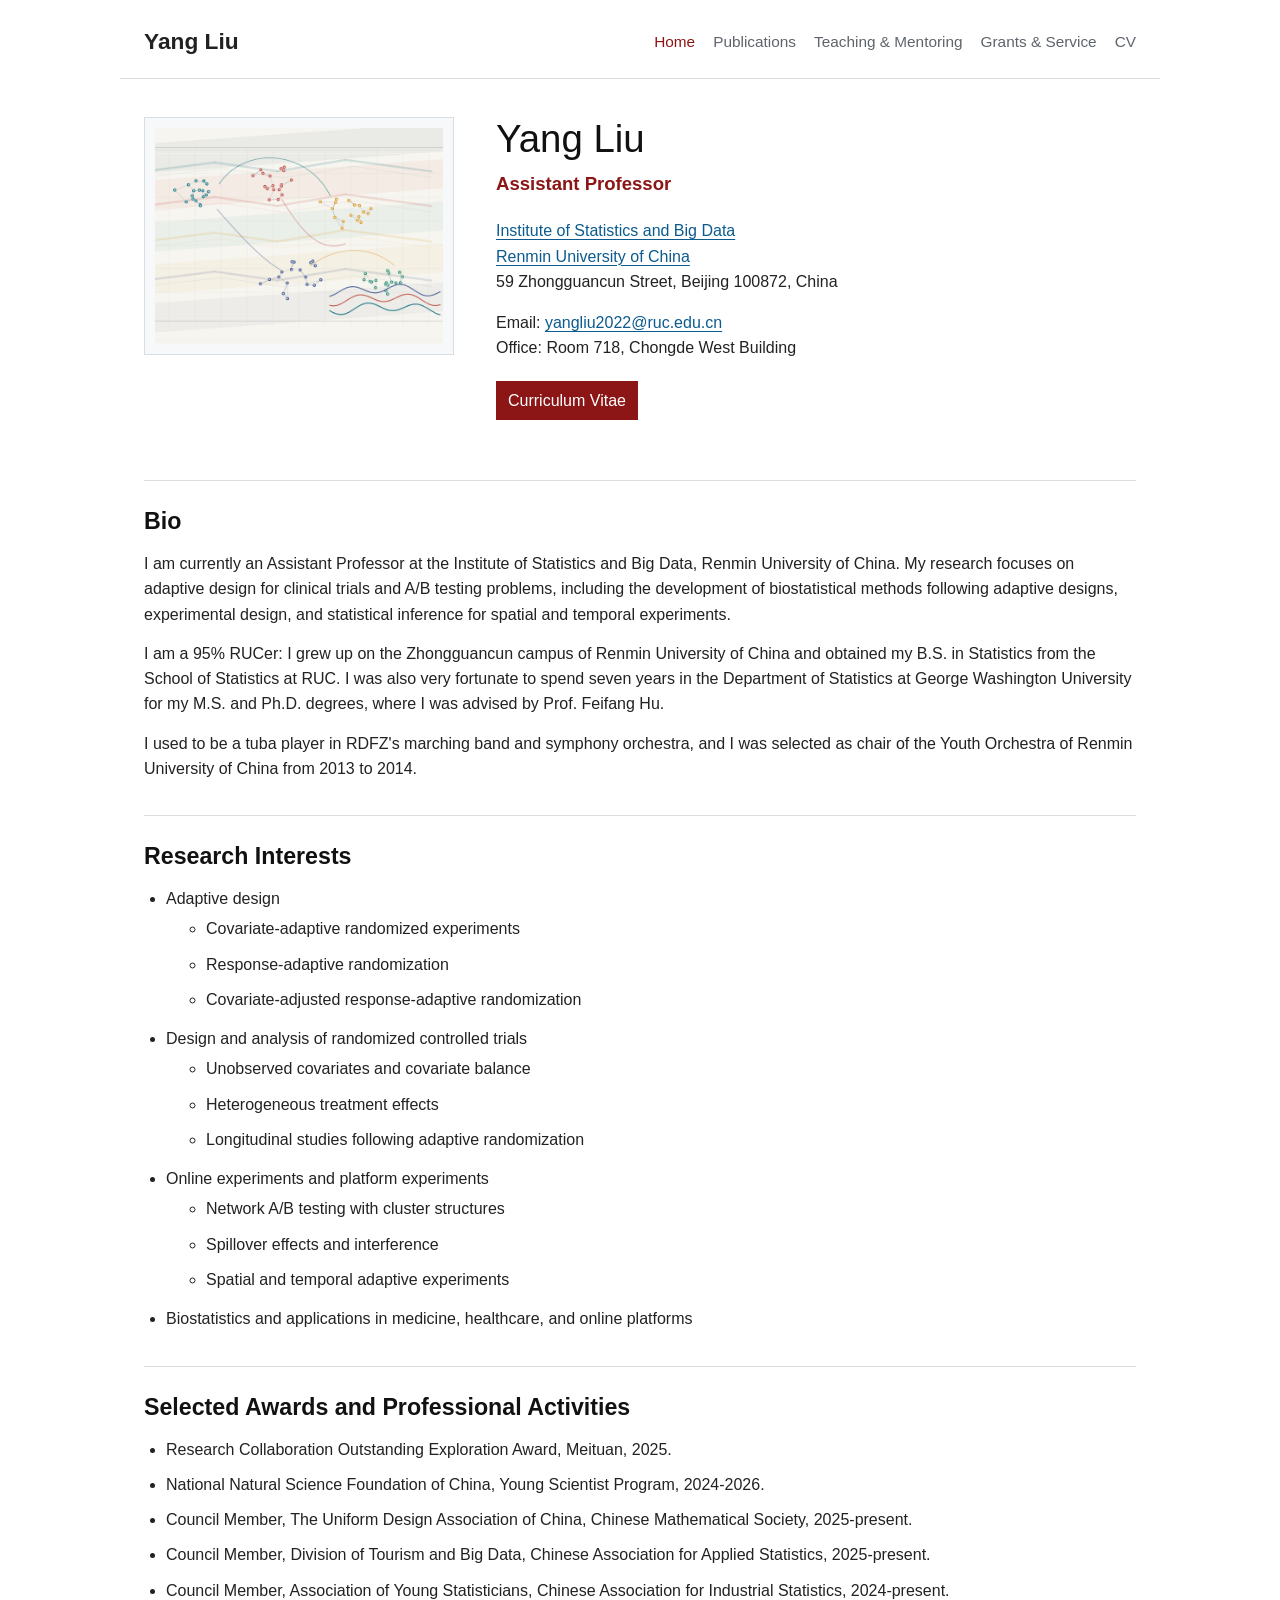
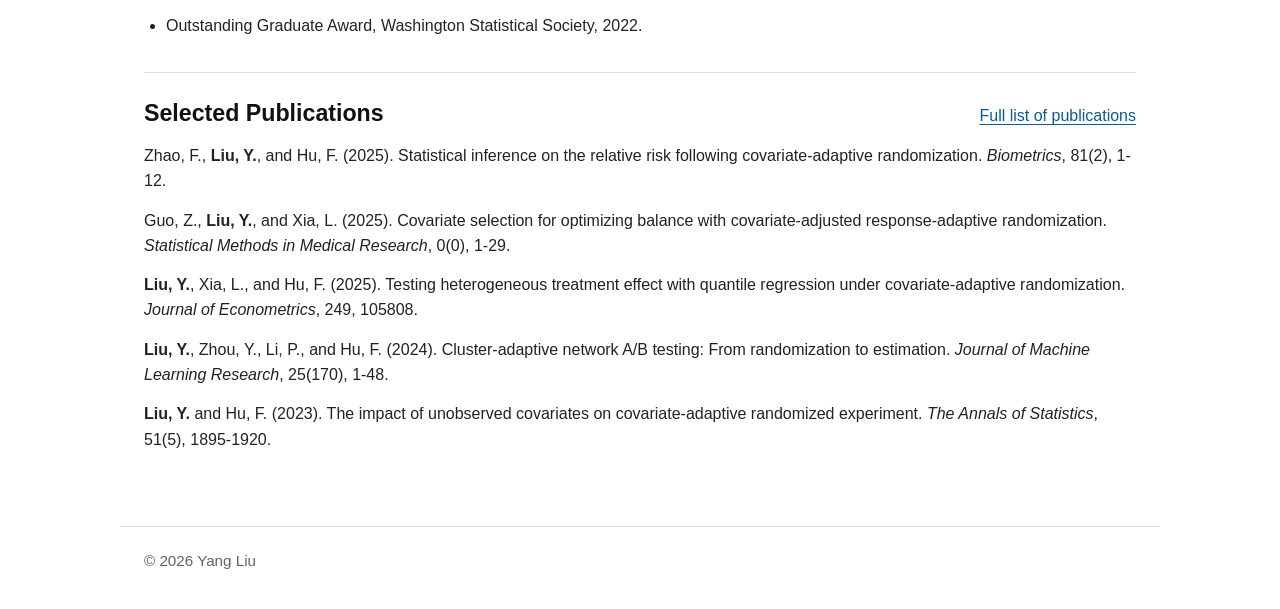
==== index.html @ a94ef3d3 "Initial personal website" ====
<!doctype html>
<html lang="en">
  <head>
    <meta charset="utf-8">
    <meta name="viewport" content="width=device-width, initial-scale=1">
    <meta
      name="description"
      content="Yang Liu is an Assistant Professor at the Institute of Statistics and Big Data, Renmin University of China."
    >
    <title>Yang Liu | Renmin University of China</title>
    <link rel="stylesheet" href="styles.css">
    <script defer src="script.js"></script>
  </head>
  <body data-page="home">
    <a class="skip-link" href="#main">Skip to main content</a>

    <header class="site-header">
      <div class="site-title">
        <a href="index.html">Yang Liu</a>
      </div>
      <button class="nav-toggle" type="button" aria-controls="site-nav" aria-expanded="false">
        <span></span>
        <span></span>
        <span></span>
        <span class="sr-only">Menu</span>
      </button>
      <nav class="site-nav" id="site-nav" aria-label="Primary navigation">
        <a href="index.html" data-nav="home">Home</a>
        <a href="publications.html" data-nav="publications">Publications</a>
        <a href="teaching.html" data-nav="teaching">Teaching &amp; Mentoring</a>
        <a href="service.html" data-nav="service">Grants &amp; Service</a>
        <a href="assets/yang-liu-cv.pdf">CV</a>
      </nav>
    </header>

    <main id="main" class="page">
      <section class="profile">
        <div class="profile-media">
          <img src="assets/research-visual.png" alt="Abstract visualization of experimental design and network structure">
        </div>
        <div class="profile-copy">
          <h1>Yang Liu</h1>
          <p class="position">Assistant Professor</p>
          <p>
            <a href="https://isbd.ruc.edu.cn/">Institute of Statistics and Big Data</a><br>
            <a href="https://www.ruc.edu.cn/">Renmin University of China</a><br>
            59 Zhongguancun Street, Beijing 100872, China
          </p>
          <p>
            Email:
            <a href="mailto:yangliu2022@ruc.edu.cn">yangliu2022@ruc.edu.cn</a><br>
            Office: Room 718, Chongde West Building
          </p>
          <p class="profile-links">
            <a href="assets/yang-liu-cv.pdf">Curriculum Vitae</a>
          </p>
        </div>
      </section>

      <section class="content-section" aria-labelledby="bio-title">
        <h2 id="bio-title">Bio</h2>
        <p>
          I am currently an Assistant Professor at the Institute of Statistics
          and Big Data, Renmin University of China. My research focuses on
          adaptive design for clinical trials and A/B testing problems, including
          the development of biostatistical methods following adaptive designs,
          experimental design, and statistical inference for spatial and temporal
          experiments.
        </p>
        <p>
          I am a 95% RUCer: I grew up on the Zhongguancun campus of Renmin
          University of China and obtained my B.S. in Statistics from the School
          of Statistics at RUC. I was also very fortunate to spend seven years in
          the Department of Statistics at George Washington University for my
          M.S. and Ph.D. degrees, where I was advised by Prof. Feifang Hu.
        </p>
        <p>
          I used to be a tuba player in RDFZ's marching band and symphony
          orchestra, and I was selected as chair of the Youth Orchestra of Renmin
          University of China from 2013 to 2014.
        </p>
      </section>

      <section class="content-section" aria-labelledby="research-title">
        <h2 id="research-title">Research Interests</h2>
        <ul class="nested-list">
          <li>
            Adaptive design
            <ul>
              <li>Covariate-adaptive randomized experiments</li>
              <li>Response-adaptive randomization</li>
              <li>Covariate-adjusted response-adaptive randomization</li>
            </ul>
          </li>
          <li>
            Design and analysis of randomized controlled trials
            <ul>
              <li>Unobserved covariates and covariate balance</li>
              <li>Heterogeneous treatment effects</li>
              <li>Longitudinal studies following adaptive randomization</li>
            </ul>
          </li>
          <li>
            Online experiments and platform experiments
            <ul>
              <li>Network A/B testing with cluster structures</li>
              <li>Spillover effects and interference</li>
              <li>Spatial and temporal adaptive experiments</li>
            </ul>
          </li>
          <li>Biostatistics and applications in medicine, healthcare, and online platforms</li>
        </ul>
      </section>

      <section class="content-section" aria-labelledby="awards-title">
        <h2 id="awards-title">Selected Awards and Professional Activities</h2>
        <ul class="simple-list">
          <li>Research Collaboration Outstanding Exploration Award, Meituan, 2025.</li>
          <li>National Natural Science Foundation of China, Young Scientist Program, 2024-2026.</li>
          <li>Council Member, The Uniform Design Association of China, Chinese Mathematical Society, 2025-present.</li>
          <li>Council Member, Division of Tourism and Big Data, Chinese Association for Applied Statistics, 2025-present.</li>
          <li>Council Member, Association of Young Statisticians, Chinese Association for Industrial Statistics, 2024-present.</li>
          <li>Outstanding Graduate Award, Washington Statistical Society, 2022.</li>
        </ul>
      </section>

      <section class="content-section" aria-labelledby="selected-publications-title">
        <div class="section-with-link">
          <h2 id="selected-publications-title">Selected Publications</h2>
          <a href="publications.html">Full list of publications</a>
        </div>
        <ul class="publication-list">
          <li>
            Zhao, F., <strong>Liu, Y.</strong>, and Hu, F. (2025). Statistical inference on
            the relative risk following covariate-adaptive randomization.
            <em>Biometrics</em>, 81(2), 1-12.
          </li>
          <li>
            Guo, Z., <strong>Liu, Y.</strong>, and Xia, L. (2025). Covariate selection for
            optimizing balance with covariate-adjusted response-adaptive randomization.
            <em>Statistical Methods in Medical Research</em>, 0(0), 1-29.
          </li>
          <li>
            <strong>Liu, Y.</strong>, Xia, L., and Hu, F. (2025). Testing heterogeneous
            treatment effect with quantile regression under covariate-adaptive randomization.
            <em>Journal of Econometrics</em>, 249, 105808.
          </li>
          <li>
            <strong>Liu, Y.</strong>, Zhou, Y., Li, P., and Hu, F. (2024). Cluster-adaptive
            network A/B testing: From randomization to estimation.
            <em>Journal of Machine Learning Research</em>, 25(170), 1-48.
          </li>
          <li>
            <strong>Liu, Y.</strong> and Hu, F. (2023). The impact of unobserved covariates
            on covariate-adaptive randomized experiment.
            <em>The Annals of Statistics</em>, 51(5), 1895-1920.
          </li>
        </ul>
      </section>
    </main>

    <footer class="site-footer">
      <p>&copy; <span data-year></span> Yang Liu</p>
    </footer>
  </body>
</html>
---- styles.css ----
:root {
  --text: #222222;
  --muted: #5d646b;
  --link: #0c5b8e;
  --link-dark: #073d61;
  --border: #d9dee3;
  --bg: #ffffff;
  --bg-soft: #f6f8fa;
  --accent: #8c1515;
  --max-width: 1040px;
}

* {
  box-sizing: border-box;
}

html {
  scroll-behavior: smooth;
}

body {
  margin: 0;
  color: var(--text);
  background: var(--bg);
  font-family: Arial, Helvetica, sans-serif;
  font-size: 16px;
  line-height: 1.58;
  overflow-wrap: break-word;
}

a {
  color: var(--link);
  text-decoration-thickness: 1px;
  text-underline-offset: 3px;
}

a:hover,
a:focus-visible {
  color: var(--link-dark);
}

img {
  display: block;
  max-width: 100%;
}

.skip-link {
  position: fixed;
  top: 10px;
  left: 10px;
  z-index: 1000;
  padding: 8px 12px;
  color: #ffffff;
  background: #111111;
  transform: translateY(-140%);
}

.skip-link:focus {
  transform: translateY(0);
}

.sr-only {
  position: absolute;
  width: 1px;
  height: 1px;
  padding: 0;
  margin: -1px;
  overflow: hidden;
  clip: rect(0, 0, 0, 0);
  white-space: nowrap;
  border: 0;
}

.site-header {
  display: flex;
  max-width: var(--max-width);
  align-items: center;
  justify-content: space-between;
  gap: 24px;
  margin: 0 auto;
  padding: 24px 24px 18px;
  border-bottom: 1px solid var(--border);
}

.site-title a {
  color: var(--text);
  font-size: 1.42rem;
  font-weight: 700;
  text-decoration: none;
}

.site-nav {
  display: flex;
  flex-wrap: wrap;
  align-items: center;
  justify-content: flex-end;
  gap: 6px 18px;
  font-size: 0.96rem;
}

.site-nav a {
  color: var(--muted);
  text-decoration: none;
}

.site-nav a:hover,
.site-nav a:focus-visible,
.site-nav a[aria-current="page"] {
  color: var(--accent);
}

.nav-toggle {
  display: none;
  width: 42px;
  height: 38px;
  padding: 7px 8px;
  border: 1px solid var(--border);
  background: #ffffff;
}

.nav-toggle span:not(.sr-only) {
  display: block;
  height: 2px;
  margin: 5px 0;
  background: var(--text);
}

.page {
  max-width: var(--max-width);
  margin: 0 auto;
  padding: 38px 24px 60px;
  overflow-x: hidden;
}

.profile {
  display: grid;
  grid-template-columns: 310px minmax(0, 1fr);
  gap: 42px;
  align-items: start;
  margin-bottom: 44px;
}

.profile-media {
  padding: 10px;
  background: var(--bg-soft);
  border: 1px solid var(--border);
}

.profile-media img {
  aspect-ratio: 4 / 3;
  width: 100%;
  object-fit: cover;
}

.profile-copy h1,
.page-title {
  margin: 0 0 8px;
  color: #111111;
  font-size: 2.4rem;
  font-weight: 500;
  line-height: 1.15;
}

.profile-copy,
.content-section,
.student-grid > section {
  min-width: 0;
}

.position {
  margin: 0 0 20px;
  color: var(--accent);
  font-size: 1.16rem;
  font-weight: 700;
}

.profile-links {
  display: flex;
  flex-wrap: wrap;
  gap: 8px 14px;
  margin-top: 20px;
}

.profile-links a {
  display: inline-block;
  padding: 7px 12px;
  color: #ffffff;
  background: var(--accent);
  text-decoration: none;
}

.content-section {
  margin-top: 34px;
  padding-top: 26px;
  border-top: 1px solid var(--border);
}

.content-section:first-child {
  margin-top: 0;
}

.content-section h2 {
  margin: 0 0 15px;
  color: #111111;
  font-size: 1.45rem;
  font-weight: 600;
  line-height: 1.25;
}

.content-section h3 {
  margin: 16px 0 8px;
  color: #111111;
  font-size: 1.08rem;
}

.content-section p {
  margin: 0 0 14px;
}

.simple-list,
.nested-list,
.publication-list,
.timeline-list,
.columns-list {
  margin: 0;
  padding-left: 22px;
}

.simple-list li,
.nested-list li,
.publication-list li,
.timeline-list li,
.columns-list li {
  margin-bottom: 10px;
}

.nested-list > li {
  margin-bottom: 14px;
}

.nested-list ul {
  margin-top: 5px;
}

.publication-list {
  padding-left: 0;
  list-style: none;
}

.publication-list.numbered {
  padding-left: 24px;
  list-style: decimal;
}

.publication-list li {
  margin-bottom: 14px;
}

.publication-list.numbered li {
  padding-left: 4px;
}

.section-with-link {
  display: flex;
  align-items: baseline;
  justify-content: space-between;
  gap: 16px;
}

.section-with-link h2 {
  margin-bottom: 15px;
}

.section-with-link a {
  white-space: nowrap;
}

.note {
  color: var(--muted);
  font-size: 0.95rem;
}

.timeline-list {
  padding-left: 0;
  list-style: none;
}

.timeline-list li {
  display: grid;
  grid-template-columns: 190px minmax(0, 1fr);
  gap: 18px;
  margin-bottom: 16px;
}

.timeline-list.compact li {
  margin-bottom: 10px;
}

.timeline-list span {
  color: var(--muted);
  font-weight: 700;
}

.student-grid {
  display: grid;
  grid-template-columns: repeat(3, minmax(0, 1fr));
  gap: 28px;
}

.student-grid h3 {
  margin-top: 0;
}

.columns-list {
  column-count: 2;
  column-gap: 42px;
}

.site-footer {
  max-width: var(--max-width);
  margin: 0 auto;
  padding: 22px 24px 36px;
  color: var(--muted);
  border-top: 1px solid var(--border);
  font-size: 0.95rem;
}

.site-footer p {
  margin: 0;
}

@media (max-width: 760px) {
  .site-header {
    align-items: flex-start;
    padding: 18px 18px 14px;
  }

  .nav-toggle {
    display: block;
  }

  .site-nav {
    display: none;
    width: 100%;
    flex-basis: 100%;
    justify-content: flex-start;
    padding-top: 14px;
  }

  .site-header {
    flex-wrap: wrap;
  }

  .site-nav.is-open {
    display: grid;
    gap: 10px;
  }

  .profile,
  .student-grid {
    grid-template-columns: 1fr;
  }

  .profile {
    gap: 24px;
  }

  .profile-media {
    max-width: 360px;
  }

  .section-with-link {
    display: block;
  }

  .timeline-list li {
    grid-template-columns: 1fr;
    gap: 2px;
  }

  .columns-list {
    column-count: 1;
  }
}

@media (max-width: 460px) {
  .page {
    padding: 28px 18px 46px;
  }

  .profile-copy h1,
  .page-title {
    font-size: 2rem;
  }

  .site-title a {
    font-size: 1.24rem;
  }
}
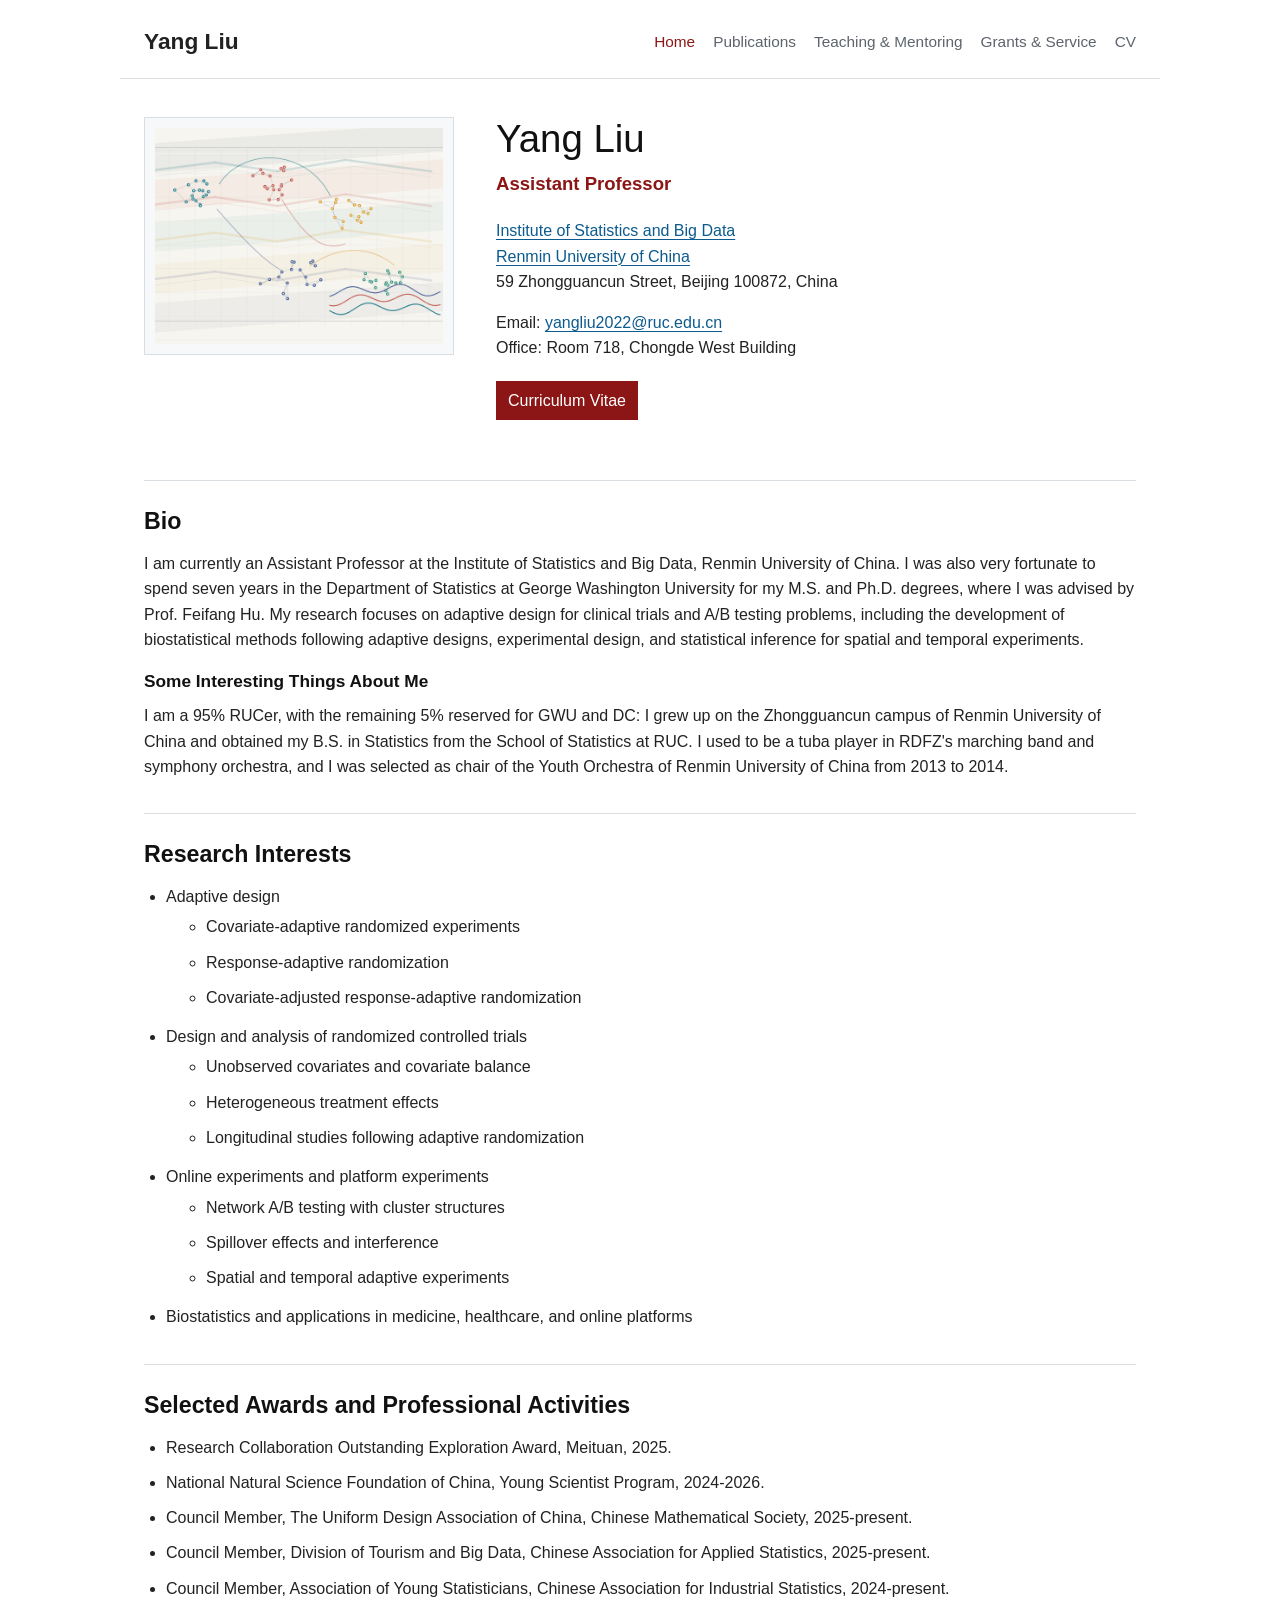
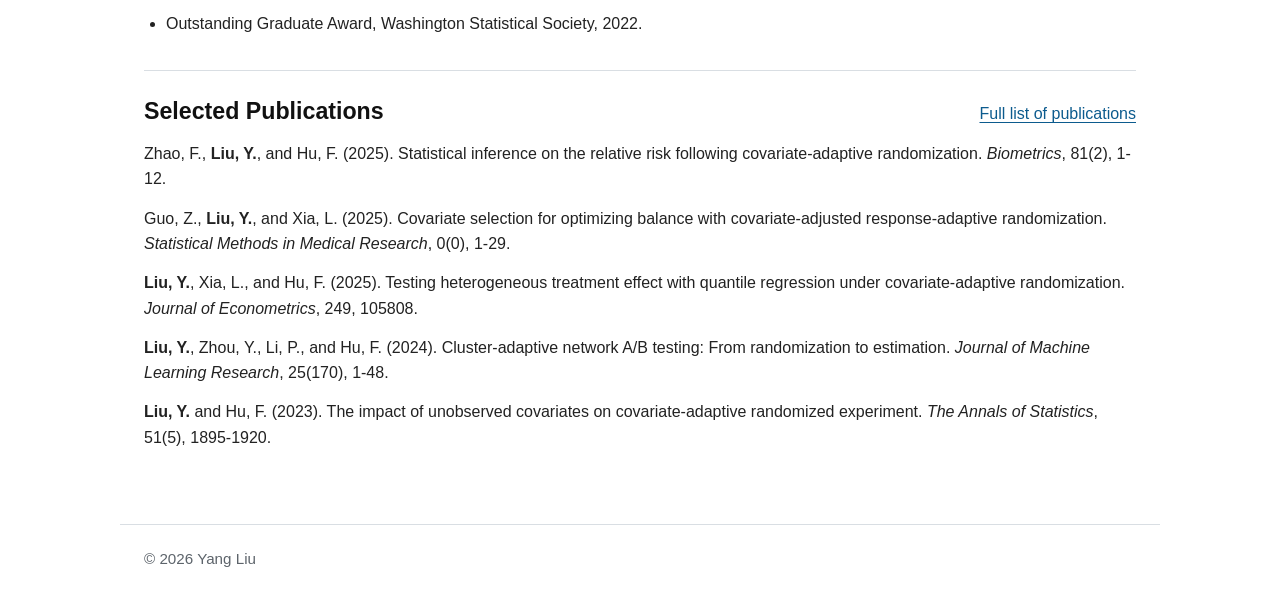
==== commit ba6b970f: "Update homepage bio" ====
--- a/index.html
+++ b/index.html
@@ -61,21 +61,20 @@
         <h2 id="bio-title">Bio</h2>
         <p>
           I am currently an Assistant Professor at the Institute of Statistics
-          and Big Data, Renmin University of China. My research focuses on
-          adaptive design for clinical trials and A/B testing problems, including
-          the development of biostatistical methods following adaptive designs,
-          experimental design, and statistical inference for spatial and temporal
-          experiments.
+          and Big Data, Renmin University of China. I was also very fortunate to
+          spend seven years in the Department of Statistics at George Washington
+          University for my M.S. and Ph.D. degrees, where I was advised by Prof.
+          Feifang Hu. My research focuses on adaptive design for clinical trials
+          and A/B testing problems, including the development of biostatistical
+          methods following adaptive designs, experimental design, and
+          statistical inference for spatial and temporal experiments.
         </p>
+        <h3>Some Interesting Things About Me</h3>
         <p>
-          I am a 95% RUCer: I grew up on the Zhongguancun campus of Renmin
-          University of China and obtained my B.S. in Statistics from the School
-          of Statistics at RUC. I was also very fortunate to spend seven years in
-          the Department of Statistics at George Washington University for my
-          M.S. and Ph.D. degrees, where I was advised by Prof. Feifang Hu.
-        </p>
-        <p>
-          I used to be a tuba player in RDFZ's marching band and symphony
+          I am a 95% RUCer, with the remaining 5% reserved for GWU and DC: I
+          grew up on the Zhongguancun campus of Renmin University of China and
+          obtained my B.S. in Statistics from the School of Statistics at RUC. I
+          used to be a tuba player in RDFZ's marching band and symphony
           orchestra, and I was selected as chair of the Youth Orchestra of Renmin
           University of China from 2013 to 2014.
         </p>
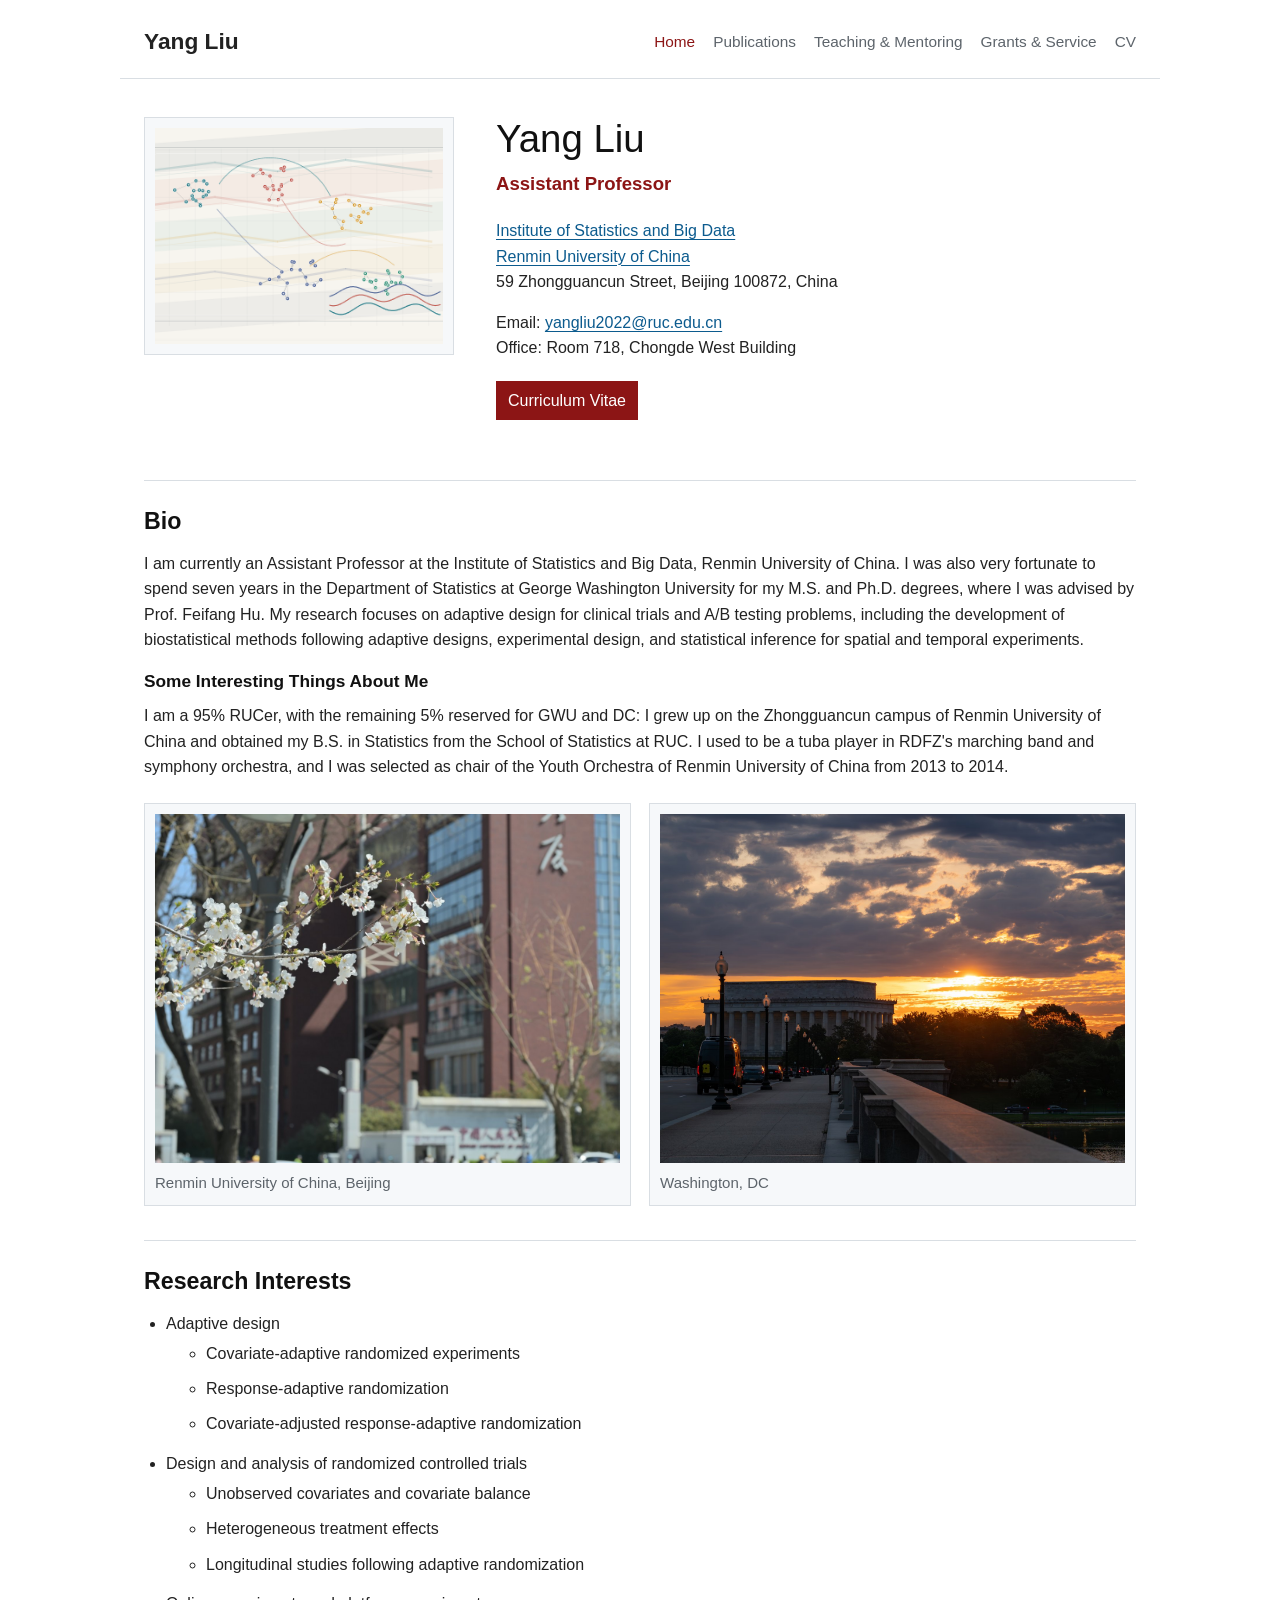
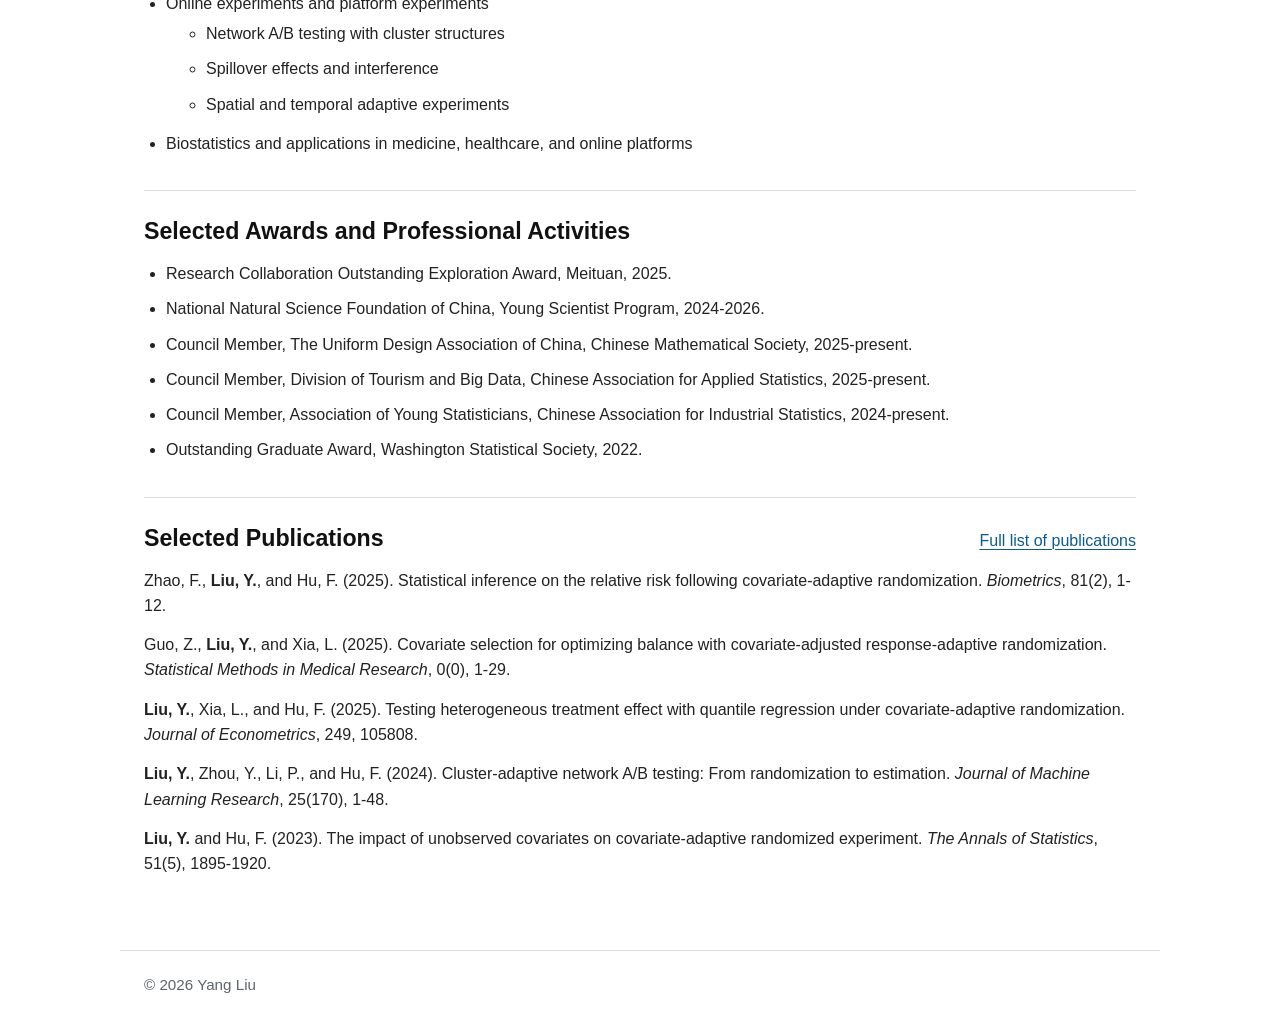
==== commit be321e3d: "Add RUC and DC photos to homepage" ====
--- a/index.html
+++ b/index.html
@@ -78,6 +78,16 @@
           orchestra, and I was selected as chair of the Youth Orchestra of Renmin
           University of China from 2013 to 2014.
         </p>
+        <div class="bio-photo-grid" aria-label="Photos from Renmin University of China and Washington DC">
+          <figure>
+            <img src="assets/ruc-campus.jpg" alt="Renmin University of China campus in spring">
+            <figcaption>Renmin University of China, Beijing</figcaption>
+          </figure>
+          <figure>
+            <img src="assets/washington-dc.jpg" alt="Washington DC at sunset near the Lincoln Memorial">
+            <figcaption>Washington, DC</figcaption>
+          </figure>
+        </div>
       </section>
 
       <section class="content-section" aria-labelledby="research-title">
--- a/styles.css
+++ b/styles.css
@@ -280,6 +280,32 @@
   font-size: 0.95rem;
 }
 
+.bio-photo-grid {
+  display: grid;
+  grid-template-columns: repeat(2, minmax(0, 1fr));
+  gap: 18px;
+  margin-top: 24px;
+}
+
+.bio-photo-grid figure {
+  margin: 0;
+  padding: 10px;
+  background: var(--bg-soft);
+  border: 1px solid var(--border);
+}
+
+.bio-photo-grid img {
+  width: 100%;
+  aspect-ratio: 4 / 3;
+  object-fit: cover;
+}
+
+.bio-photo-grid figcaption {
+  margin-top: 8px;
+  color: var(--muted);
+  font-size: 0.94rem;
+}
+
 .timeline-list {
   padding-left: 0;
   list-style: none;
@@ -357,7 +383,8 @@
   }
 
   .profile,
-  .student-grid {
+  .student-grid,
+  .bio-photo-grid {
     grid-template-columns: 1fr;
   }
 
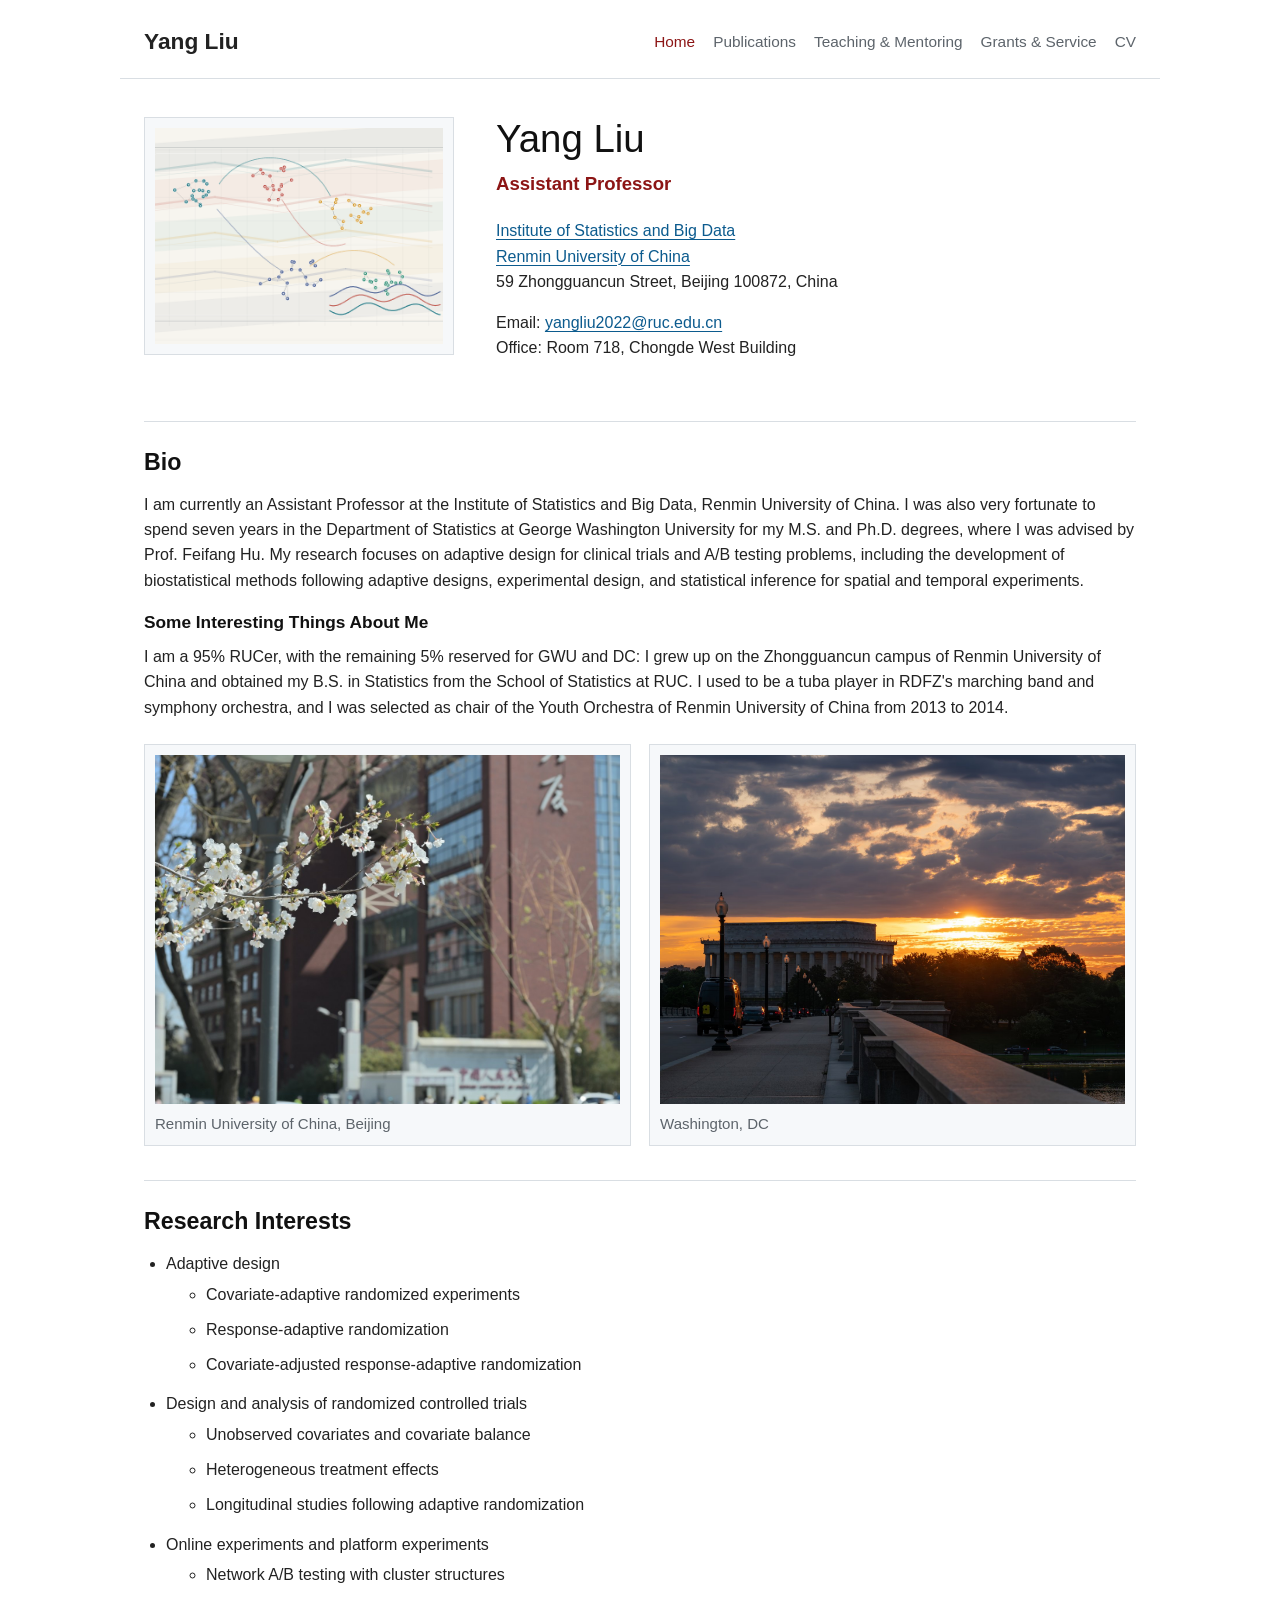
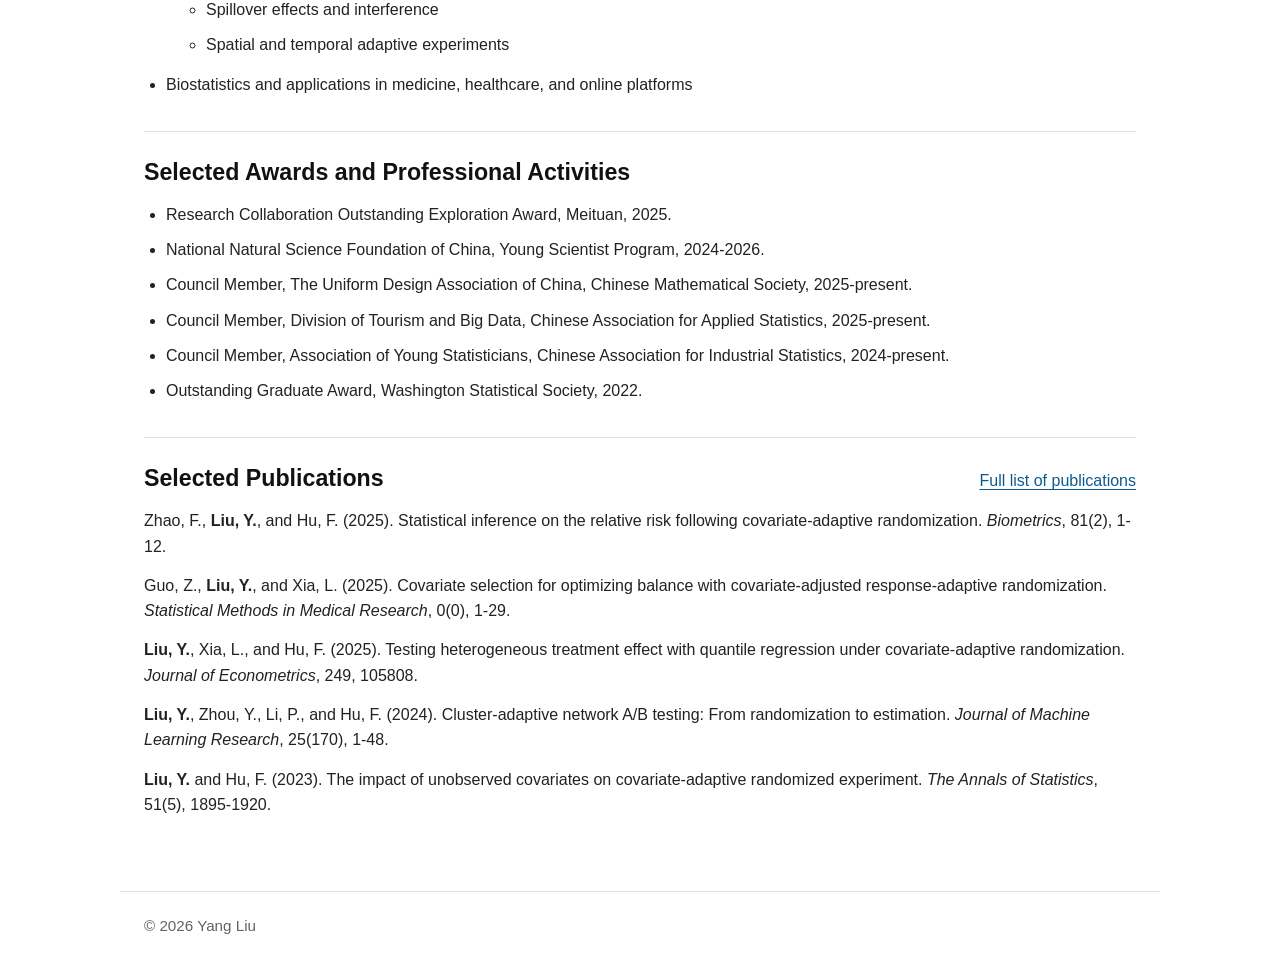
==== commit 90b41f80: "Update CV PDF and remove homepage CV button" ====
--- a/index.html
+++ b/index.html
@@ -50,9 +50,6 @@
             Email:
             <a href="mailto:yangliu2022@ruc.edu.cn">yangliu2022@ruc.edu.cn</a><br>
             Office: Room 718, Chongde West Building
-          </p>
-          <p class="profile-links">
-            <a href="assets/yang-liu-cv.pdf">Curriculum Vitae</a>
           </p>
         </div>
       </section>
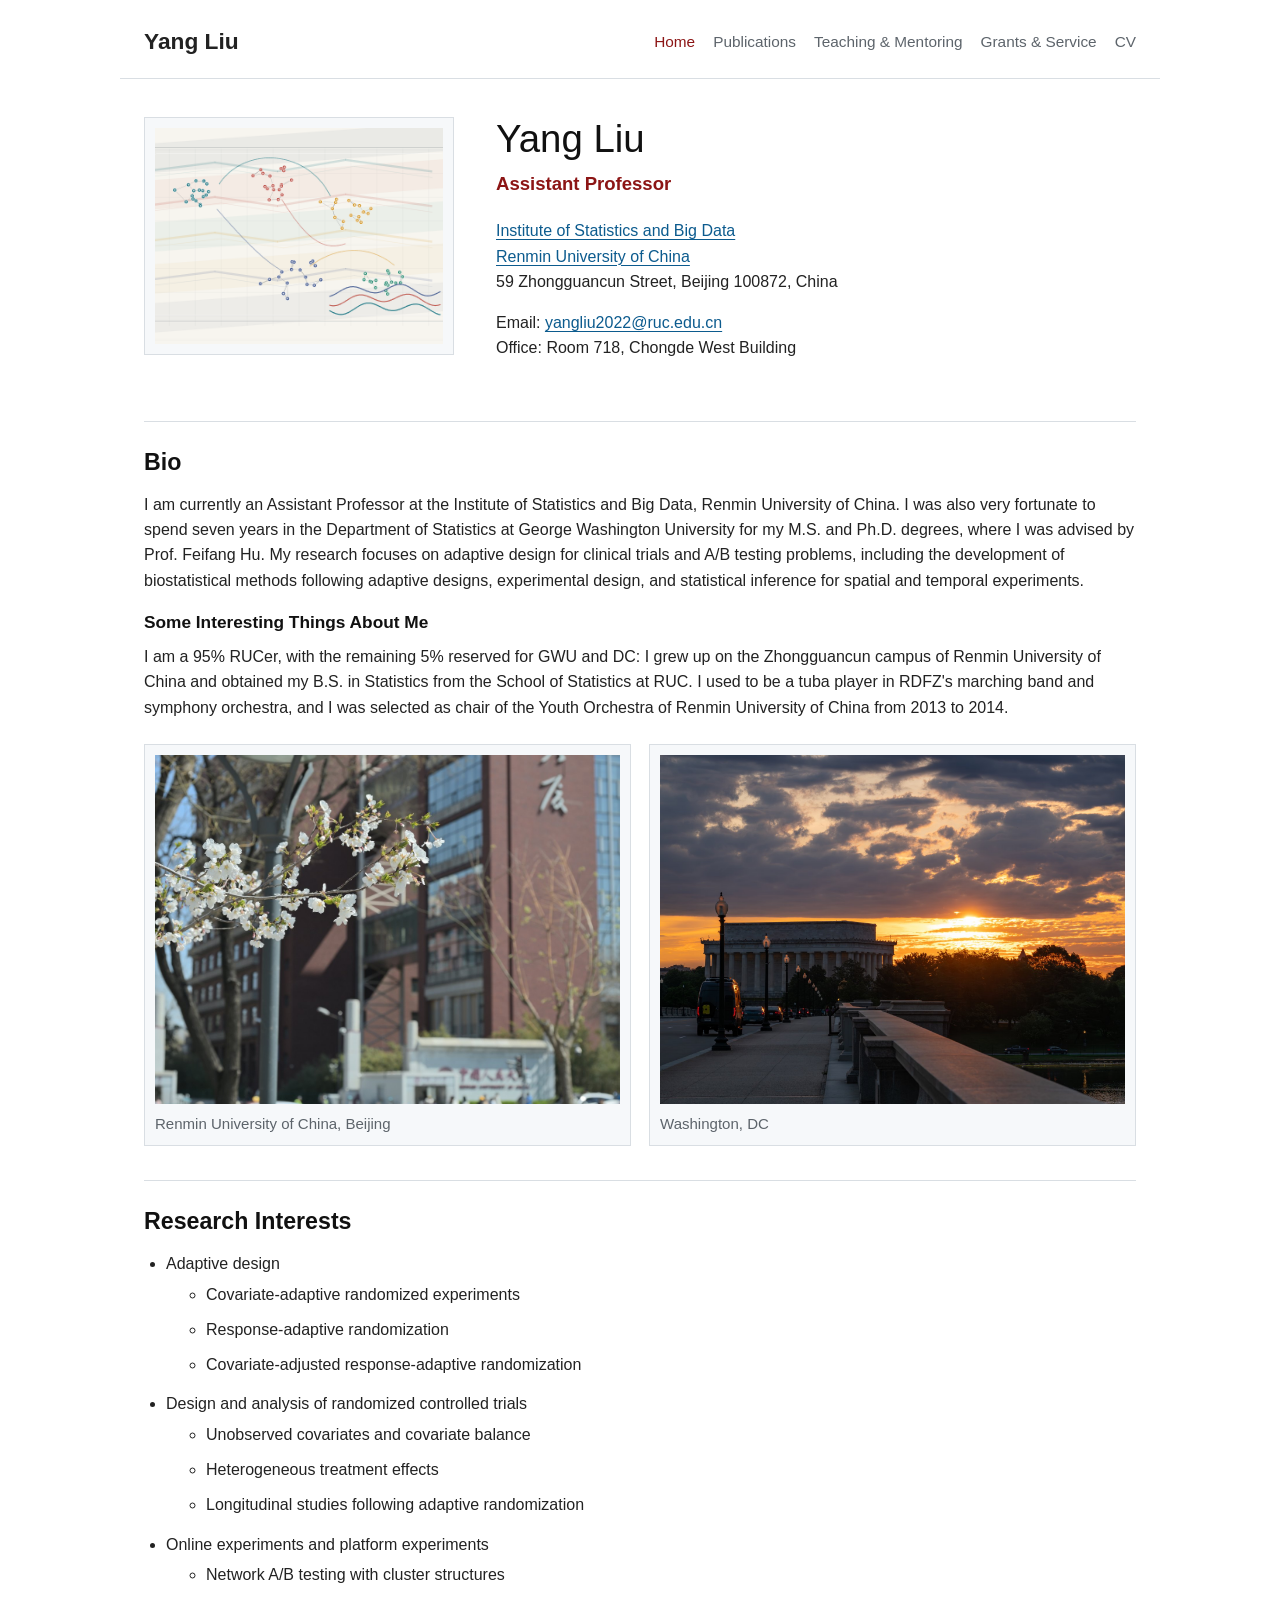
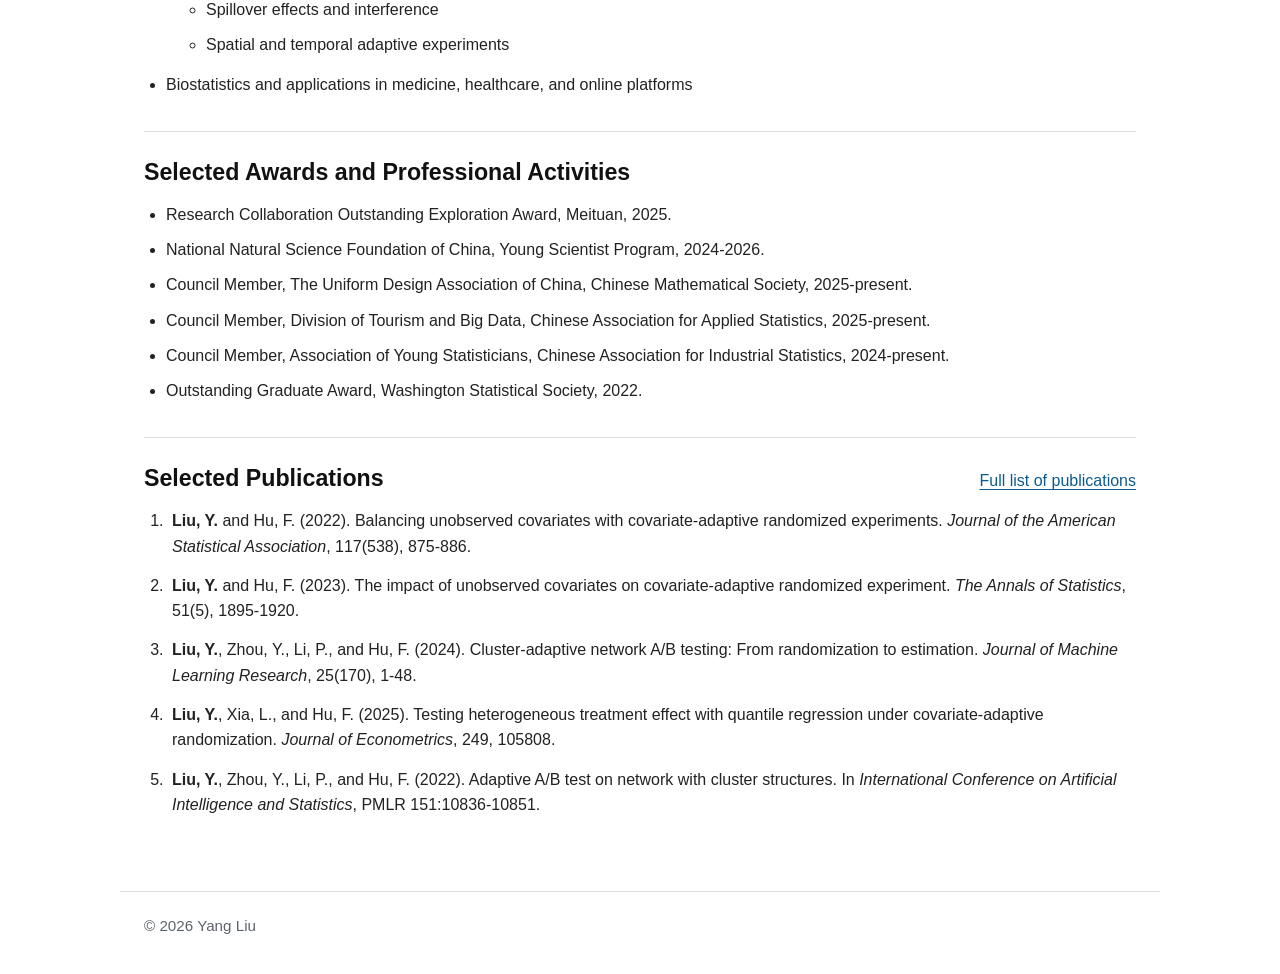
==== commit 3a25977f: "Update index.html" ====
--- a/index.html
+++ b/index.html
@@ -135,16 +135,21 @@
           <h2 id="selected-publications-title">Selected Publications</h2>
           <a href="publications.html">Full list of publications</a>
         </div>
-        <ul class="publication-list">
+        <ol class="publication-list numbered">
           <li>
-            Zhao, F., <strong>Liu, Y.</strong>, and Hu, F. (2025). Statistical inference on
-            the relative risk following covariate-adaptive randomization.
-            <em>Biometrics</em>, 81(2), 1-12.
+            <strong>Liu, Y.</strong> and Hu, F. (2022). Balancing unobserved covariates
+            with covariate-adaptive randomized experiments.
+            <em>Journal of the American Statistical Association</em>, 117(538), 875-886.
           </li>
           <li>
-            Guo, Z., <strong>Liu, Y.</strong>, and Xia, L. (2025). Covariate selection for
-            optimizing balance with covariate-adjusted response-adaptive randomization.
-            <em>Statistical Methods in Medical Research</em>, 0(0), 1-29.
+            <strong>Liu, Y.</strong> and Hu, F. (2023). The impact of unobserved covariates
+            on covariate-adaptive randomized experiment.
+            <em>The Annals of Statistics</em>, 51(5), 1895-1920.
+          </li>
+          <li>
+            <strong>Liu, Y.</strong>, Zhou, Y., Li, P., and Hu, F. (2024). Cluster-adaptive
+            network A/B testing: From randomization to estimation.
+            <em>Journal of Machine Learning Research</em>, 25(170), 1-48.
           </li>
           <li>
             <strong>Liu, Y.</strong>, Xia, L., and Hu, F. (2025). Testing heterogeneous
@@ -152,16 +157,12 @@
             <em>Journal of Econometrics</em>, 249, 105808.
           </li>
           <li>
-            <strong>Liu, Y.</strong>, Zhou, Y., Li, P., and Hu, F. (2024). Cluster-adaptive
-            network A/B testing: From randomization to estimation.
-            <em>Journal of Machine Learning Research</em>, 25(170), 1-48.
+            <strong>Liu, Y.</strong>, Zhou, Y., Li, P., and Hu, F. (2022). Adaptive A/B
+            test on network with cluster structures. In
+            <em>International Conference on Artificial Intelligence and Statistics</em>,
+            PMLR 151:10836-10851.
           </li>
-          <li>
-            <strong>Liu, Y.</strong> and Hu, F. (2023). The impact of unobserved covariates
-            on covariate-adaptive randomized experiment.
-            <em>The Annals of Statistics</em>, 51(5), 1895-1920.
-          </li>
-        </ul>
+        </ol>
       </section>
     </main>
 
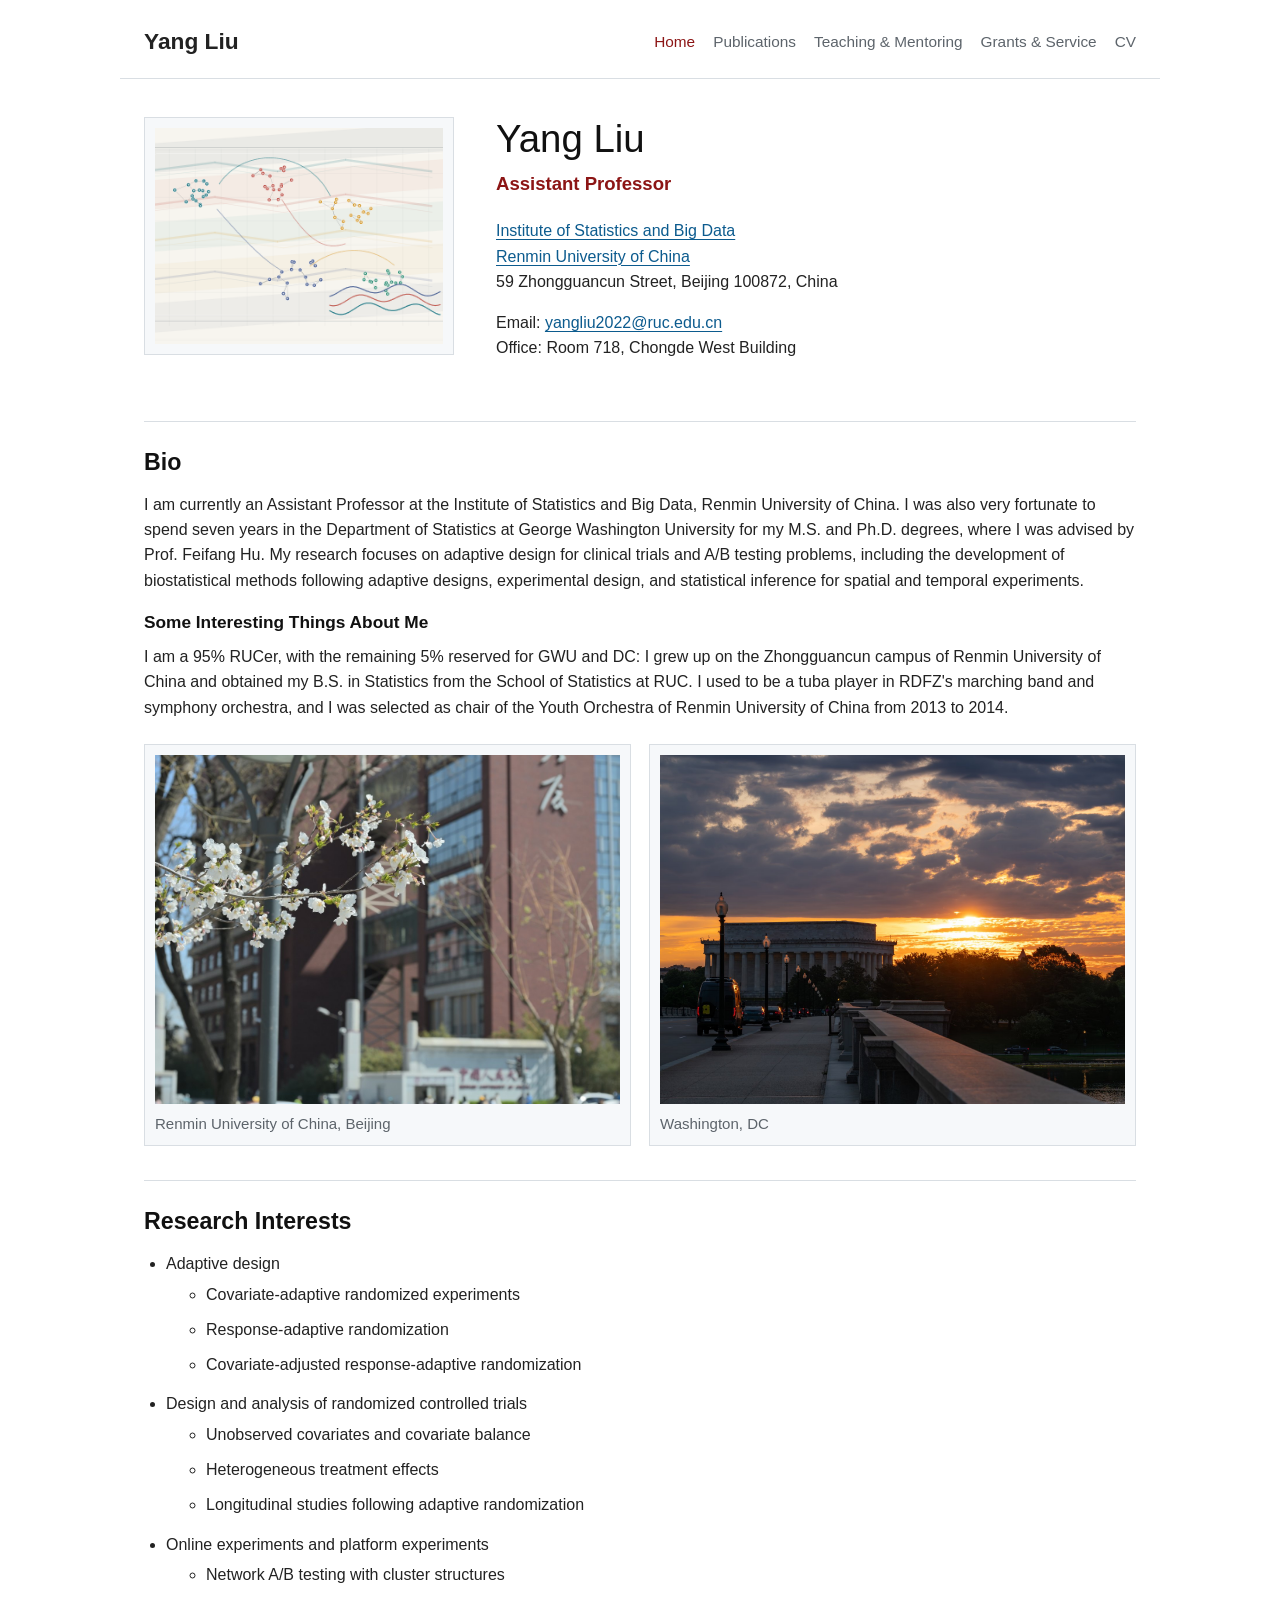
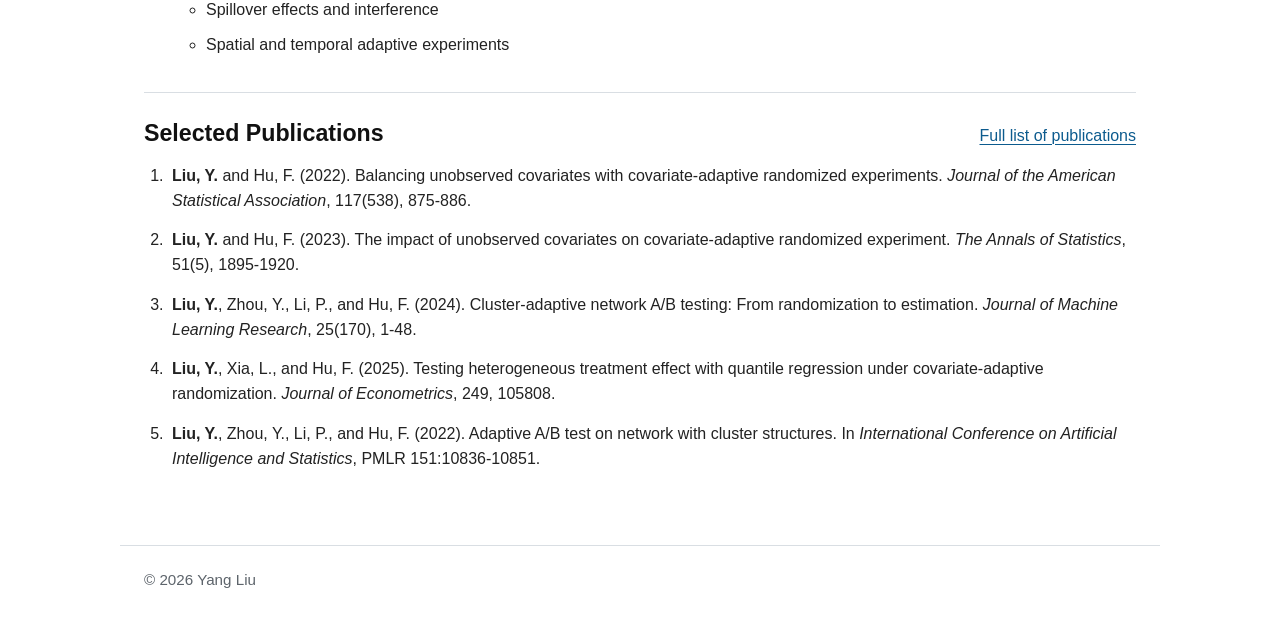
==== commit b3c8333f: "Update index.html" ====
--- a/index.html
+++ b/index.html
@@ -114,19 +114,6 @@
               <li>Spatial and temporal adaptive experiments</li>
             </ul>
           </li>
-          <li>Biostatistics and applications in medicine, healthcare, and online platforms</li>
-        </ul>
-      </section>
-
-      <section class="content-section" aria-labelledby="awards-title">
-        <h2 id="awards-title">Selected Awards and Professional Activities</h2>
-        <ul class="simple-list">
-          <li>Research Collaboration Outstanding Exploration Award, Meituan, 2025.</li>
-          <li>National Natural Science Foundation of China, Young Scientist Program, 2024-2026.</li>
-          <li>Council Member, The Uniform Design Association of China, Chinese Mathematical Society, 2025-present.</li>
-          <li>Council Member, Division of Tourism and Big Data, Chinese Association for Applied Statistics, 2025-present.</li>
-          <li>Council Member, Association of Young Statisticians, Chinese Association for Industrial Statistics, 2024-present.</li>
-          <li>Outstanding Graduate Award, Washington Statistical Society, 2022.</li>
         </ul>
       </section>
 
